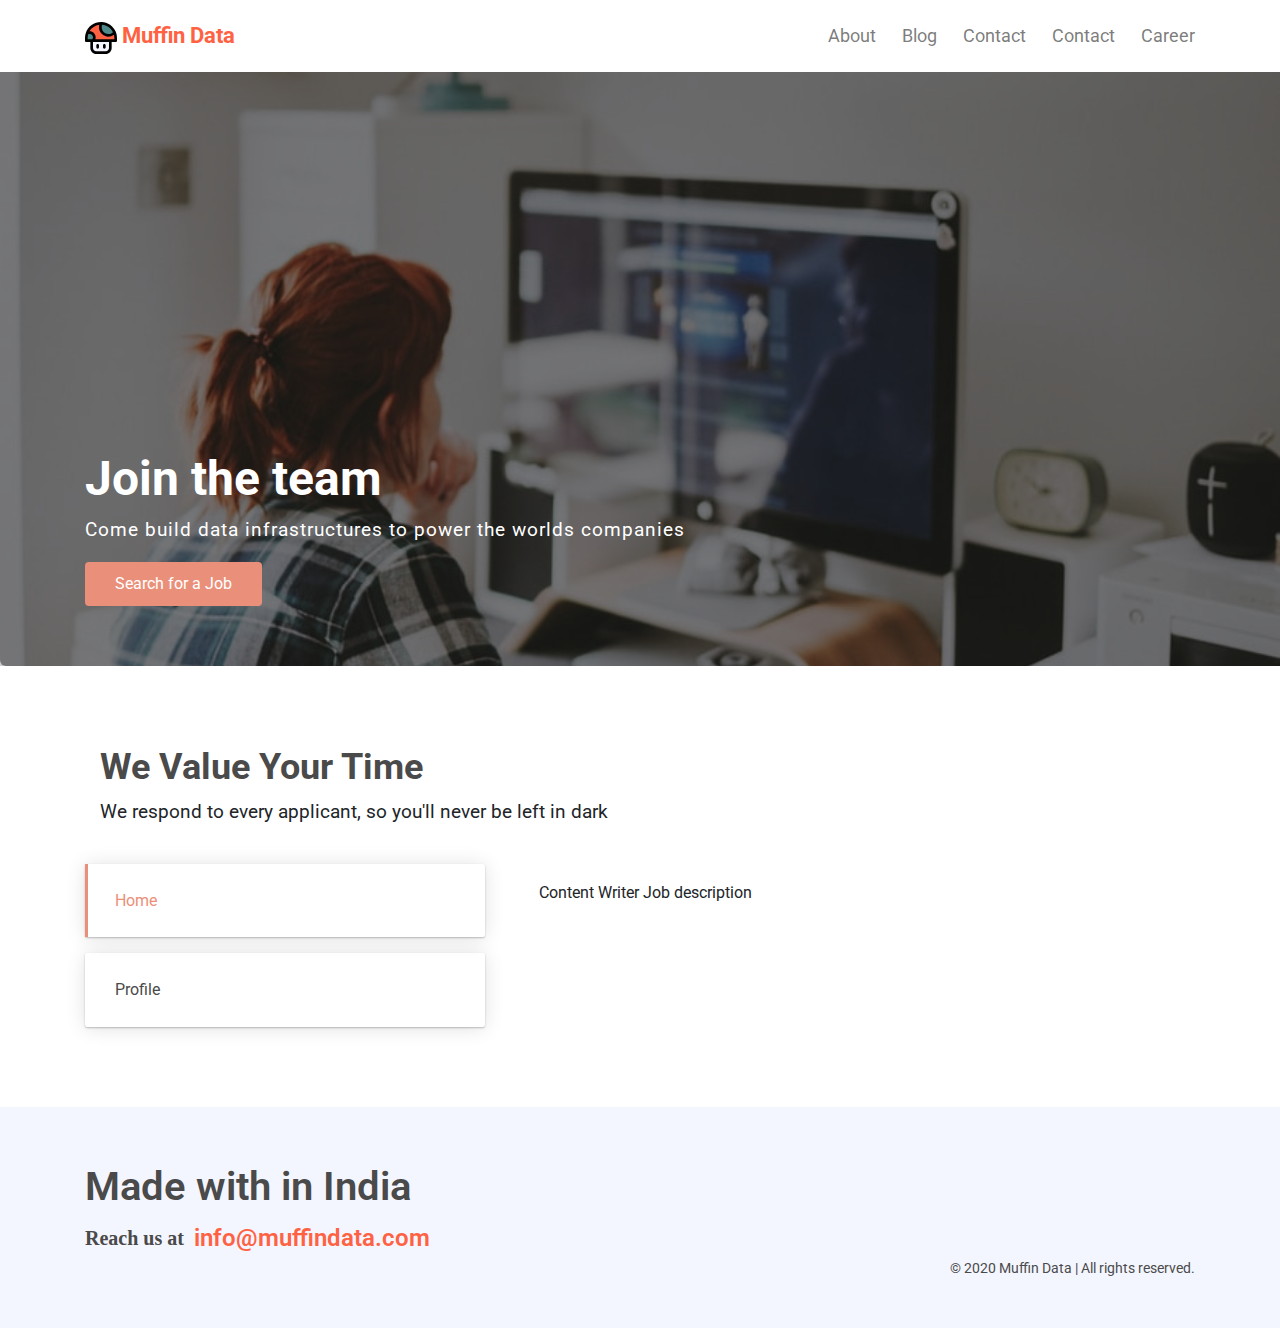
==== career.html @ bf06202e "Career page completed: Content needs to be updated" ====
<!DOCTYPE html>
<html>

<head>
  <!-- Required meta tags-->
  <meta charset="utf-8">
  <meta content="width=device-width,initial-scale=1,maximum-scale=1,minimum-scale=1,user-scalable=no,minimal-ui,viewport-fit=cover" name="viewport">
  <meta content="yes" name="apple-mobile-web-app-capable">
  <!-- Color theme for statusbar -->
  <meta content="#2196f3" name="theme-color">
  <link href="././img/muffindata-logo.svg" rel="icon">
  <!-- Your app title -->
  <title>Muffin Data</title>

  <!-- Font-Awesome Style Link -->
  <link href="https://use.fontawesome.com/releases/v5.2.0/css/all.css" rel="stylesheet" crossorigin="anonymous" integrity="sha384-hWVjflwFxL6sNzntih27bfxkr27PmbbK/iSvJ+a4+0owXq79v+lsFkW54bOGbiDQ">

  <!-- Google Fonts -->
  <link href="https://fonts.googleapis.com/css2?family=Roboto:ital,wght@0,100;0,300;0,400;0,500;0,700;1,700&display=swap" rel="stylesheet">

  <link href="assets/css/vendor.min.css" rel="stylesheet">

  <link href="assets/css/style.min.css" rel="stylesheet">

</head>

<body>
    <!-- Header Imports -->
    <section class="header">

      <div class="container">
        <nav class="navbar navbar-expand-md">
          <a href="#" class="navbar-brand">
            <img src="./img/muffindata-logo.svg" alt="">
            <span>Muffin Data</span>
          </a>
          <div class="toggleMenu">
            <img src="./img/hamburger.svg" class="hamberger-open">
            <img src="./img/hamburger-close.svg" class="hamberger-close">
          </div>
          <div class="collapse navbar-collapse" id="navbarNavDropdown">
            <ul class="ml-auto navbar-nav">
              <li class="nav-item active">
                <a href="#" class="nav-link">About</a>
              </li>
              <li class="nav-item">
                <a href="#" class="nav-link scrollToBlog">Blog</a>
              </li>
              <li class="nav-item">
                <a href="#" class="nav-link scrollToContact">Contact</a>
              </li>
              <li class="nav-item">
                <a href="#" class="nav-link scrollToContact">Contact</a>
              </li>
              <li class="nav-item">
                <a href="#" class="nav-link scrollToContact">Career</a>
              </li>
            </ul>
          </div>
        </nav>
      </div>

    </section>
    <!-- Header Import Ends-->

    <div class="mdData-container">
        <div class="career-banner">
            <img src="./img/career-2.jpeg" alt="" class="career-banner-img">
            <div class="container">
                <div class="row">
                    <div class="col-12 col-lg-8">
                        <div class="career-banner-overlay">
                            <h2 class="career-banner-text">Join the team</h2>
                            <p class="career-banner-desc">Come build data infrastructures to power the worlds companies</p>
                            <button class="btn btn-primary">Search for a Job</button>
                        </div>
                    </div>
                </div>
            </div>
        </div>

        <div class="job-listing-block">
            <div class="container">
                <div class="col-12">
                    <h2 class="listing-header-wrapper">
                        We Value Your Time
                    </h2>
                    <p class="listing-desc">We respond to every applicant, so you'll never be left in dark</p>
                </div>
                <div class="job-list d-md-flex">
                    <div class="nav flex-column nav-pills" id="v-pills-tab" role="tablist" aria-orientation="vertical">
                        <a class="nav-link active" id="v-pills-home-tab" data-toggle="pill" href="#v-pills-home" role="tab" aria-controls="v-pills-home" aria-selected="true">Home</a>
                        <a class="nav-link" id="v-pills-profile-tab" data-toggle="pill" href="#v-pills-profile" role="tab" aria-controls="v-pills-profile" aria-selected="false">Profile</a>
                    </div>
                    <div class="tab-content" id="v-pills-tabContent">
                        <div class="tab-pane fade show active" id="v-pills-home" role="tabpanel" aria-labelledby="v-pills-home-tab">
                            Content Writer Job description
                        </div>
                        <div class="tab-pane fade" id="v-pills-profile" role="tabpanel" aria-labelledby="v-pills-profile-tab">
                            Content Writer Job description 2
                        </div>
                    </div>
                </div>
            </div>
        </div>
    </div>


    <!-- Import Footer -->
    <section class="bggray footer-section targeted-section-contact">
      <div class="container">
        <div class="row no-gutters">
          <div class="col-12">
            <div class="footer-feedback">
              <div class="feedback-header">
                  <span>Made with <i class="fas fa-heart fgorange"></i> in India</span>
              </div>
              <div class="reachOut">
                Reach us at <a href="mailto:info@muffindata.com">info@muffindata.com</a>
              </div>
              <div class="copyright-text">
                © 2020 Muffin Data | All rights reserved.
              </div>
            </div>
          </div>
        </div>
      </div>
    </section>

    <!-- Imported Scripts -->

  <script src="assets/js/vendor.js"></script>

  <script src="assets/js/app.js"></script>

</body>

</html>
---- assets/css/style.min.css ----
body {
    font-family: Lora, serif;
    line-height: 1.6;
}
h1 {
    font-family: Roboto, sans-serif;
    font-weight: 700;
    padding-bottom: 1%;
    color: #4a4a4a;
}
p {
    font-family: Lora, serif;
    font-size: 19px;
}
h3, h5 {
    color: #4a4a4a;
    font-weight: 900;
    text-align: left;
}
.bgblack {
    background-color: #4a4a4a !important;
}
.fgblack {
    color: #4a4a4a !important;
}
.bggray {
    background-color: #f4f6ff !important;
}
.fggray {
    color: #f4f6ff !important;
}
.bgorange {
    background-color: #ff6243 !important;
}
.fgorange {
    color: #ff6243 !important;
}
.bgred {
    background-color: #ea907a !important;
}
.fgred {
    color: #ea907a !important;
}
.bgblue {
    background-color: #4f8a8b !important;
}
.fgblue {
    color: #4f8a8b !important;
}

/* Common Buttons Style */
.btn:focus {
    box-shadow: none;
    outline: none;
    font-weight: 500;
}
.btn:hover {
    cursor: pointer;
}
.btn.btn-primary {
    padding: 10px 30px;
    background-color: #ea907a;
    color: #fff;
    border: none;
    font-family: 'Roboto', sans-serif;
    white-space: nowrap;
}
.btn.btn-primary:hover {
    background-color: #ea907a;
}



body {
    font-family: Lora, serif;
    line-height: 1.6;
    -webkit-font-smoothing: antialiased;
}
h1 {
    font-family: Roboto, sans-serif;
    font-weight: 700;
    color: #4a4a4a;
    font-size: 3rem;
}
@media screen and (max-width: 767px) {
    h1 {
        font-size: 2.5rem;
   }
}
h2 {
    font-size: 2.25rem;
    font-family: Roboto, sans-serif;
    font-weight: 700;
    color: #4a4a4a;
}

@media screen and (max-width: 767px){
    h2 {
        font-size: 2rem;
    }
}

p {
    font-family: Lora, serif;
    font-size: 19px;
}
h3, h5 {
    color: #4a4a4a;
    font-weight: 900;
    text-align: left;
}
h5 {
    font-family: Roboto, sans-serif;
    font-weight: 700;
    color: #4a4a4a;
    font-size: 1.5rem;
}
img {
    width: 100%;
    height: 100%;
    object-fit: cover;
}
.bgWhite {
    background-color: #fff !important;
}
.bgblack {
    background-color: #4a4a4a !important;
}
.fgblack {
    color: #4a4a4a !important;
}
.bggray {
    background-color: rgba(250, 250, 250, .4);
}
.fggray {
    color: #f4f6ff !important;
}
.bgorange {
    background-color: #ff6243 !important;
}
.fgorange {
    color: #ff6243 !important;
}
.bgred {
    background-color: #ea907a !important;
}
.fgred {
    color: #ea907a !important;
}
.bgblue {
    background-color: #4f8a8b !important;
}
.fgblue {
    color: #4f8a8b !important;
}
.header {
    background-color: #fff;
    position: fixed;
    top: 0;
    right: 0;
    left: 0;
    z-index: 1030;
}

.header.active{
    box-shadow: 0 2px 4px 0 rgba(87,71,81,.2);
}

@media screen and (min-width: 1260px) {
    .mdData-container {
        margin-top: 66px;
   }
}
@media screen and (max-width: 767px) {
    .mdData-container {
        margin-top: 70px;
   }
}
.header .navbar {
    padding: 18px 0;
    font-family: Roboto, sans-serif;
}
.header .navbar .navbar-brand img {
    width: 32px;
}
.header .navbar .navbar-brand {
    padding: 0;
    margin: 0;
}
.header .navbar .navbar-brand span {
    color: #ff6243;
    font-family: Roboto, sans-serif;
    font-size: 22px;
    font-weight: 700;
    letter-spacing: normal;
    padding-left: 0px;
}
.navbar-collapse .navbar-nav .nav-link {
    padding: 0;
    color: rgba(102, 102, 102, .85);
    line-height: 1.5;
    font-weight: 400;
    letter-spacing: normal;
    font-size: 18px;
    text-transform: capitalize;
    transition: color 0.3s ease-in;
}
.navbar-collapse .navbar-nav .nav-link:hover {
    color: #4a4a4a;
}
.navbar-collapse .navbar-nav .nav-item {
    margin-right: 26px;
}
.navbar-collapse .navbar-nav .nav-item:last-child {
    margin-right: 0;
}
.about-section-content {
    height: 100%;
    margin: 0 auto;
    display: -ms-flexbox;
    display: flex;
    -ms-flex-direction: column;
    flex-direction: column;
    -ms-flex-pack: center;
    justify-content: center;
    width: 440px;
}
@media only screen and (max-width: 768px) {
    .about-section-content {
        width: 100%;
   }
}
.left-block {
    margin-left: 0;
}
.right-block {
    margin-right: 0;
}
.about-section-content .about-section-header {
    margin-bottom: 24px;
}
.about-section-content .about-section-details {
    font-family: Lora, serif;
    font-size: 19px;
    line-height: 1.7;
    margin-bottom: 24px;
}
.section-navigator {
    font-family: Roboto, serif;
    line-height: 1.5;
    font-size: 18px;
    letter-spacing: 0.4px;
    font-size: 18px;
    margin-bottom: 24px;
    font-weight: 500;
    text-decoration: none;
    color: #1d6ff3;
    text-transform: capitalize;
    transition: color 0.4s ease-in;
    -webkit-font-smoothing: antialiased;
}
.section-navigator:hover {
    color: #4a4a4a;
    text-decoration: none;
}
.img-wrapper {
    max-width: 600px;
    height: 500px;
}
@media screen and (max-width: 767px) {
    .img-wrapper {
        max-width: 100%;
        height: 260px;
        margin-bottom: 30px;
   }
}
.section-wrapper {
    padding: 48px 0 60px 0;
}
@media screen and (max-width: 767px) {
    .section-wrapper {
        padding: 48px 0 24px 0;
   }
}
.blog-listing-wrapper {
    padding: 60px 0;
}
.blog-detail {
    font-size: 16px;
    line-height: 1.5;
    letter-spacing: 0.5;
    margin-bottom: 0;
}
.blog-listing-wrapper .blog-listing {
    list-style: none;
    padding-left: 0;
}
.blog-listing .blog-list .blog-list-element {
    position: relative;
}
.blog-listing .blog-list {
    margin-bottom: 180px;
}
@media screen and (max-width: 767px) {
    .blog-listing .blog-list {
        margin-bottom: 240px;
   }
}
.blog-listing .blog-list:last-child {
    margin-bottom: 80px;
}
@media screen and (max-width: 767px) {
    .blog-listing .blog-list:last-child {
        margin-bottom: 180px;
   }
}
.blog-listing .blog-list .blog-list-element .blog-list-img {
    width: 300px;
    height: 200px;
}
@media screen and (max-width: 767px) {
    .blog-listing .blog-list .blog-list-element .blog-list-img {
        width: 100%;
   }
}
.blog-listing .blog-list .blog-list-element .blog-details {
    background-color: rgba(255, 255, 255, .95);
    padding: 28px 20px;
    position: absolute;
    top: 130px;
    left: 70px;
    width: calc(100% - 70px);
    min-height: 150px;
    box-shadow: 0 6px 20px 3px rgba(10, 20, 20, .023);
    transition: all 0.3s ease-in;
    border-radius: 4px;
}
@media screen and (max-width: 767px) {
    .blog-listing .blog-list .blog-list-element .blog-details {
        left: 10px;
        width: calc(100% - 20px);
   }
}
.blog-listing .blog-list .blog-list-element .blog-details:hover {
    -ms-transform: translateY(-8px);
    transform: translateY(-8px);
    cursor: pointer;
}
.footer-section {
    padding: 3rem 0;
}
.feedback-header {
    display: flex;
    align-items: center;
}

@media screen and (max-width: 767px){
    .feedback-header {
        justify-content: center;
    }
}

.footer-feedback img {
    height: 30px;
    width: 30px;
    margin: 0 16px;
}
.footer-feedback span {
    color: #4a4a4a;
    font-weight: 600;
    font-size: 2.5rem;
    font-family: Roboto, sans-serif;
}
@media screen and (max-width: 767px){
    .footer-feedback span {
        font-size: 2rem;
        text-align: center;
    }
}

.reachOut {
    display: -ms-flexbox;
    display: flex;
    -ms-flex-align: center;
    align-items: center;
    color: #4a4a4a;
    font-weight: 600;
    font-size: 1.25rem;
}
@media screen and (max-width: 767px){
    .reachOut {
        text-align: center;
        flex-direction: column;
        margin-top: 24px;
    }
}

.reachOut a {
    color: #ff6243;
    font-family: Roboto, sans-serif;
    font-size: 1.5rem;
    font-weight: 600;
    padding-left: 10px;
}
@media screen and (max-width: 1024px) {
    .container {
        width: 100%;
   }
}
@media screen and (max-width: 992px) {
    .container {
        max-width: inherit;
   }
}
@media screen and (max-width: 767px) {
    .col-12 {
        max-width: 100% !important;
        -ms-flex: 0 0 100% !important;
        flex: 0 0 100% !important;
   }
}
@media screen and (max-width: 767px) {
    .navbar-collapse {
        position: fixed;
        top: -400px;
        transition: all 0.4s cubic-bezier(0.6, -0.28, 0.735, 0.045);
        background: #fff;
        right: 0;
        left: 0;
        bottom: 0;
   }
    .navbar-collapse .navbar-nav {
        padding: 30px 16px;
   }
    .navbar-collapse .navbar-nav .nav-item {
        padding-bottom: 18px;
   }
    .navbar-collapse .navbar-nav .nav-item .nav-link {
        font-size: 24px;
   }
    .navbar-collapse.show {
        top: 70px;
        z-index: 2;
   }
}
@media screen and (min-width: 768px) {
    .toggleMenu {
        display: none;
   }
}
.toggleMenu .hamberger-open {
    display: block;
}
.toggleMenu .hamberger-close {
    display: none;
}
.toggleMenu.active .hamberger-open {
    display: none;
}
.toggleMenu.active .hamberger-close {
    display: block;
}
.hamberger-close, .hamberger-open {
    width: 30px;
    height: 30px;
    position: absolute;
    top: 22px;
    right: 0;
}
.copyright-text {
    font-family: 'Roboto', sans-serif;
    color: #4a4a4a;
    text-align: right;
    font-size: 14px;
    -webkit-font-smoothing: antialiased;
    -moz-osx-font-smoothing: grayscale;
    text-rendering: optimizeLegibility;
}

@media screen and (max-width: 767px){
    .copyright-text {
        text-align: center;
        margin-top: 30px;
    }
}

.blog-header {
    color: #4a4a4a;
    font-size: 2rem;
    text-align: left;
    font-weight: 700;
    font-family: 'Roboto', sans-serif;
    margin-bottom: 24px;
}

.career-banner{
    height: 600px;
    width: 100%;
    position: relative;
}

@media screen and (max-width: 767px){
    .career-banner{
        height: 400px;
    }
}

.career-banner-img{
    position: relative;
}
.career-banner:after{
    content: "";
    position: absolute;
    left: 0;
    right: 0;
    top: 0;
    bottom: 0;
    background-color: rgba(30,30,30,.5);
    border-radius: 6px;
    z-index: 1;
}

.career-banner-overlay{
    position: absolute;
    bottom: 60px;
    z-index: 2;
}

.career-banner-overlay .career-banner-text{
    color: #fff;
    font-size: 3rem;
}
.career-banner-overlay .career-banner-desc{
    color: #fff;
    font-size: 1.2rem;
    font-weight: 400;
    font-family: 'Roboto', sans-serif;
    letter-spacing: 1px;
}


.job-list{
    width: 100%;
    margin-top: 36px;
}

.job-list .nav-pills{
    width: 400px;
    margin-right: 30px;
}

@media screen and (max-width: 767px){
    .job-list .nav-pills{
        width: 100%;
    }
}

.nav-pills .nav-link.active{
    background-color: #fff;
    position: relative;
    color: #ea907a;
}
.nav-pills .nav-link.active:before{
   content: "";
   position: absolute;
   background-color: #ea907a;
   left: 0;
   top: 0;
   height: 100%;
   width: 3px;
}
.nav-pills .nav-link{
    background-color: #fff;
    color: #4a4a4a;
    border-radius: 2px;
    font-size: 1rem;
    font-weight: 400;
    font-family: 'Roboto', sans-serif;
    box-shadow: 0 1px 20px rgba(10, 10, 10, 0.12), 0 1px 2px rgba(0, 0, 0, 0.24);
    margin-bottom: 16px;
    padding: 24px 30px;
    transition: all 0.3s ease-in;
}

.nav-pills .nav-link:last-child{
    margin-bottom: 0;
}

#v-pills-tabContent{
    width: calc(100% - 430px);
    font-weight: 400;
    font-family: 'Roboto', sans-serif;
}

@media screen and (max-width: 767px){
    #v-pills-tabContent{
        width: 100%;
        margin-top: 36px;
    }
}


#v-pills-tabContent .tab-pane{
    padding: 16px 24px;
    height: 100%;
}

.job-listing-block{
    margin: 80px 0;
}
@media screen and (max-width: 767px){
    .job-listing-block{
        margin: 56px 0;
    }
}

.listing-desc{
    font-weight: 400;
    font-family: 'Roboto', sans-serif;
}
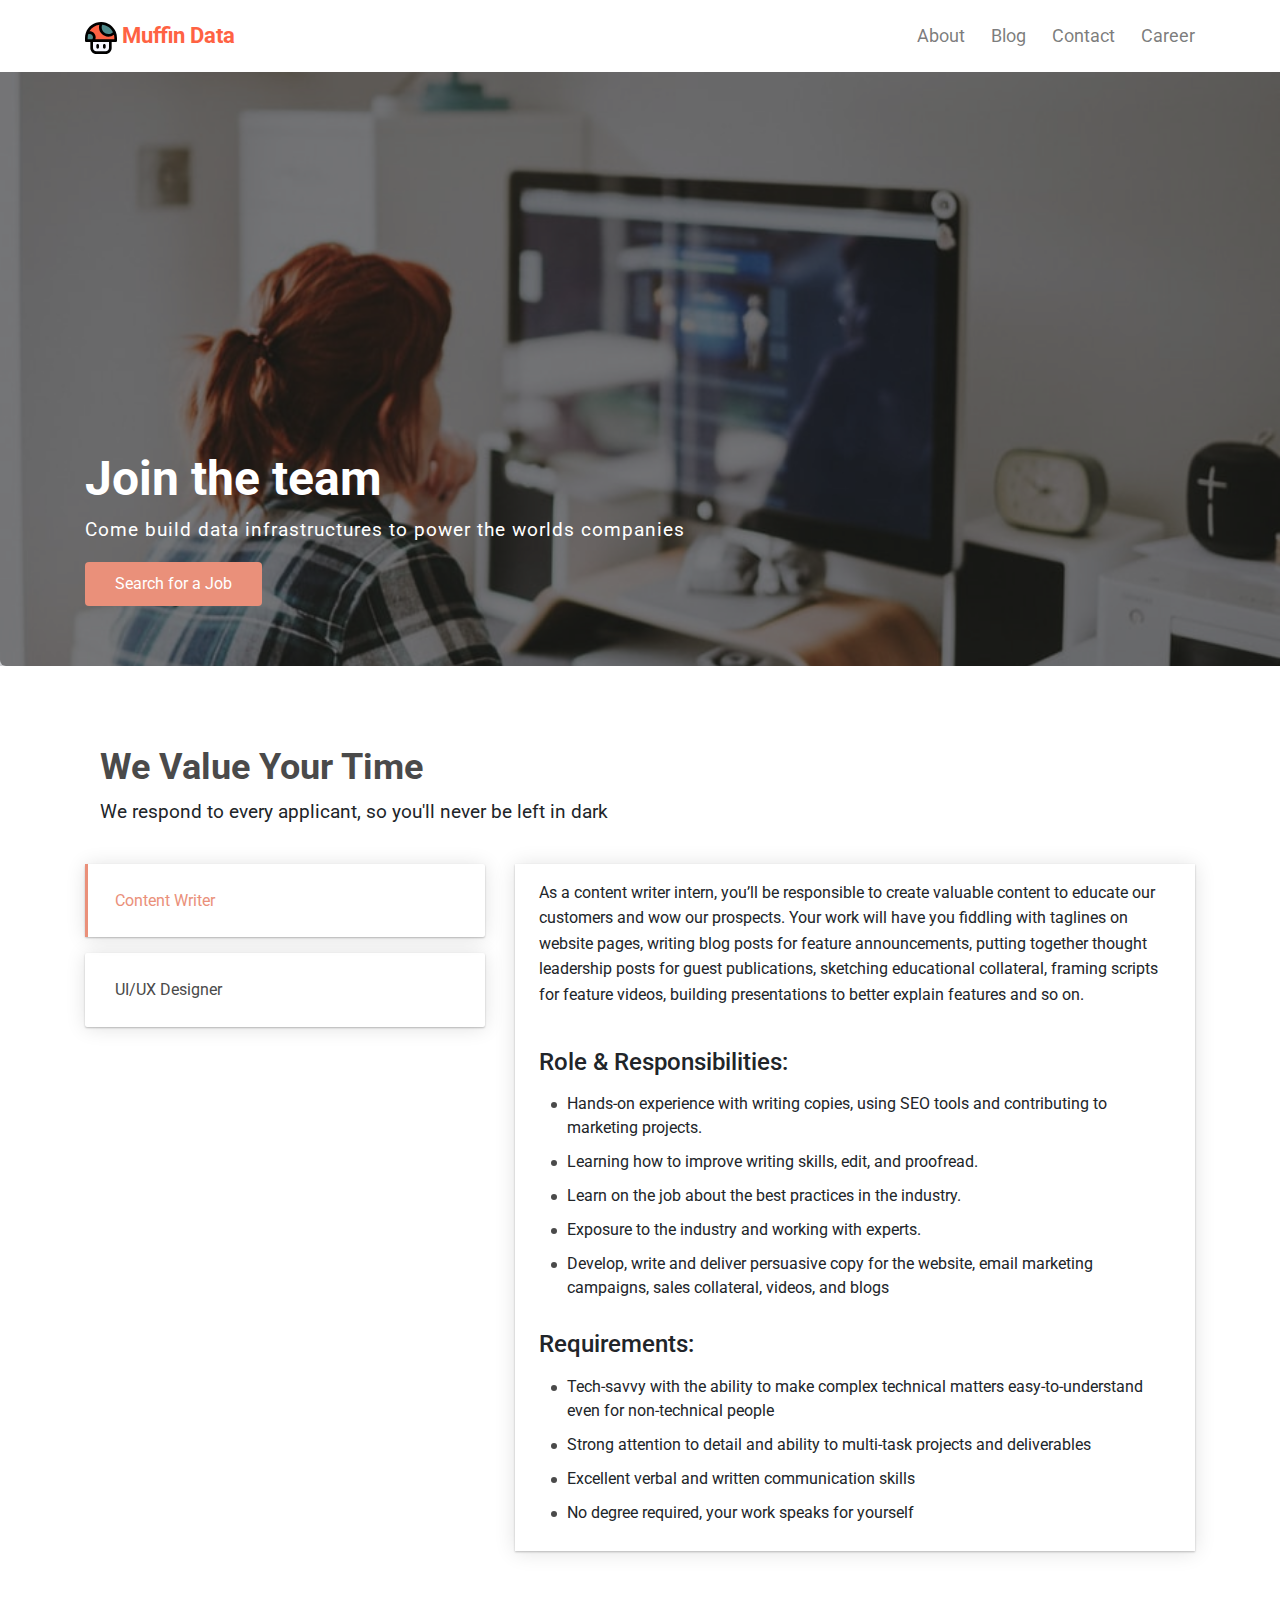
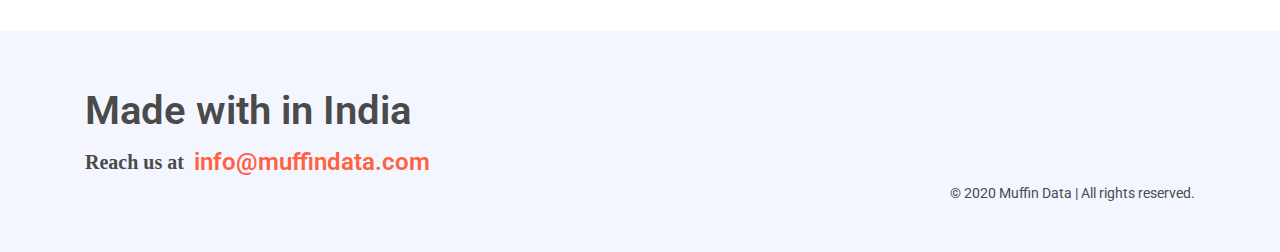
==== commit 6d097932: "Job title and description content added" ====
--- a/career.html
+++ b/career.html
@@ -30,7 +30,7 @@
 
       <div class="container">
         <nav class="navbar navbar-expand-md">
-          <a href="#" class="navbar-brand">
+          <a href="index.html" class="navbar-brand">
             <img src="./img/muffindata-logo.svg" alt="">
             <span>Muffin Data</span>
           </a>
@@ -41,19 +41,16 @@
           <div class="collapse navbar-collapse" id="navbarNavDropdown">
             <ul class="ml-auto navbar-nav">
               <li class="nav-item active">
-                <a href="#" class="nav-link">About</a>
+                <a href="index.html" class="nav-link">About</a>
               </li>
               <li class="nav-item">
-                <a href="#" class="nav-link scrollToBlog">Blog</a>
+                <a href="index.html" class="nav-link scrollToBlog">Blog</a>
               </li>
               <li class="nav-item">
-                <a href="#" class="nav-link scrollToContact">Contact</a>
+                <a href="javascript:void(0)" class="nav-link scrollToContact">Contact</a>
               </li>
               <li class="nav-item">
-                <a href="#" class="nav-link scrollToContact">Contact</a>
-              </li>
-              <li class="nav-item">
-                <a href="#" class="nav-link scrollToContact">Career</a>
+                <a href="javascript:void(0)" class="nav-link">Career</a>
               </li>
             </ul>
           </div>
@@ -72,14 +69,14 @@
                         <div class="career-banner-overlay">
                             <h2 class="career-banner-text">Join the team</h2>
                             <p class="career-banner-desc">Come build data infrastructures to power the worlds companies</p>
-                            <button class="btn btn-primary">Search for a Job</button>
+                            <button class="btn btn-primary scrollToJobSearch">Search for a Job</button>
                         </div>
                     </div>
                 </div>
             </div>
         </div>
 
-        <div class="job-listing-block">
+        <div class="job-listing-block targeted-section-jobSearch">
             <div class="container">
                 <div class="col-12">
                     <h2 class="listing-header-wrapper">
@@ -88,18 +85,75 @@
                     <p class="listing-desc">We respond to every applicant, so you'll never be left in dark</p>
                 </div>
                 <div class="job-list d-md-flex">
+
                     <div class="nav flex-column nav-pills" id="v-pills-tab" role="tablist" aria-orientation="vertical">
-                        <a class="nav-link active" id="v-pills-home-tab" data-toggle="pill" href="#v-pills-home" role="tab" aria-controls="v-pills-home" aria-selected="true">Home</a>
-                        <a class="nav-link" id="v-pills-profile-tab" data-toggle="pill" href="#v-pills-profile" role="tab" aria-controls="v-pills-profile" aria-selected="false">Profile</a>
+                        <a class="nav-link active" id="v-pills-home-tab" data-toggle="pill" href="#v-pills-home" role="tab" aria-controls="v-pills-home" aria-selected="true">
+                            Content Writer
+                        </a>
+                        <a class="nav-link" id="v-pills-profile-tab" data-toggle="pill" href="#v-pills-profile" role="tab" aria-controls="v-pills-profile" aria-selected="false">
+                            UI/UX Designer
+                        </a>
                     </div>
+
                     <div class="tab-content" id="v-pills-tabContent">
                         <div class="tab-pane fade show active" id="v-pills-home" role="tabpanel" aria-labelledby="v-pills-home-tab">
-                            Content Writer Job description
+                            <div class="job-description-wrapper">
+                                <div class="job-description">As a content writer intern, you’ll be responsible to create valuable content to educate 
+                                    our customers and wow our prospects. Your work will have you fiddling with taglines on 
+                                    website pages, writing blog posts for feature announcements, putting together thought 
+                                    leadership posts for guest publications, sketching educational collateral, framing scripts for 
+                                    feature videos, building presentations to better explain features and so on.
+                                </div>
+                                <div class="job-role">
+                                    <h4>Role & Responsibilities:</h4>
+                                    <ul>
+                                        <li>Hands-on experience with writing copies, using SEO tools and contributing to marketing projects.</li>
+                                        <li>Learning how to improve writing skills, edit, and proofread.</li>
+                                        <li>Learn on the job about the best practices in the industry.</li>
+                                        <li>Exposure to the industry and working with experts.</li>
+                                        <li>Develop, write and deliver persuasive copy for the website, email marketing campaigns, sales collateral, videos, and blogs</li>
+                                    </ul>
+                                </div>
+                                <div class="job-requirement">
+                                    <h4>Requirements:</h4>
+                                    <ul>
+                                        <li>Tech-savvy with the ability to make complex technical matters easy-to-understand even for non-technical people</li>
+                                        <li>Strong attention to detail and ability to multi-task projects and deliverables</li>
+                                        <li>Excellent verbal and written communication skills</li>
+                                        <li>No degree required, your work speaks for yourself</li>
+                                    </ul>
+                                </div>
+                            </div>
                         </div>
                         <div class="tab-pane fade" id="v-pills-profile" role="tabpanel" aria-labelledby="v-pills-profile-tab">
-                            Content Writer Job description 2
+                            <div class="job-description-wrapper">
+                                <div class="job-description">We are looking for a UI/UX Designer to turn our software into easy-to-use products for our clients, 
+                                    you’ll have to create both functional and appealing features that address our clients’
+                                     needs and help us grow our customer base.
+                                </div>
+                                <div class="job-role">
+                                    <h4>Role & Responsibilities:</h4>
+                                    <ul>
+                                        <li>Gather and evaluate user requirements in collaboration with product managers and engineers.</li>
+                                        <li>Illustrate design ideas using storyboards, process flows and sitemaps</li>
+                                        <li>Design GUI elements, like menus, tabs, widgets, page navigation buttons and search fields adhering to style standards.</li>
+                                        <li>Develop UI mockups and prototypes that clearly illustrate how sites function and look like.</li>
+                                        <li>Prepare and present rough drafts to internal teams and key stakeholders</li>
+                                    </ul>
+                                </div>
+                                <div class="job-requirement">
+                                    <h4>Requirements:</h4>
+                                    <ul>
+                                        <li>Proven work experience as a UI/UX Designer or similar role</li>
+                                        <li>Knowledge of wireframe tools (e.g. Wireframe.cc and InVision)</li>
+                                        <li>Up-to-date knowledge of design software like Adobe Illustrator and Photoshop</li>
+                                        <li>Team spirit, strong communication skills to collaborate with various stakeholders</li>
+                                    </ul>
+                                </div>
+                            </div>
                         </div>
                     </div>
+
                 </div>
             </div>
         </div>
--- a/assets/css/style.min.css
+++ b/assets/css/style.min.css
@@ -603,6 +603,7 @@
 #v-pills-tabContent .tab-pane{
     padding: 16px 24px;
     height: 100%;
+    box-shadow: 0 1px 20px rgba(10, 10, 10, 0.12), 0 1px 2px rgba(0, 0, 0, 0.24);
 }
 
 .job-listing-block{
@@ -617,4 +618,42 @@
 .listing-desc{
     font-weight: 400;
     font-family: 'Roboto', sans-serif;
-}+}
+
+
+
+.job-description{
+    padding-bottom: 20px;
+}
+
+.job-role, .job-requirement{
+    padding-top: 20px;
+}
+
+.job-role h4, .job-requirement h4{
+    padding-bottom: 16px;
+    margin-bottom: 0;
+} 
+
+.job-description-wrapper ul{
+    padding-left: 28px;
+    margin-bottom: 0;
+}
+
+.job-description-wrapper ul li{
+    padding-bottom: 10px;
+    list-style: none;
+    line-height: 1.5;
+    position: relative;
+}
+
+.job-description-wrapper ul li:before{
+    content: "";
+    position: absolute;
+    left: -16px;
+    top: 10px;
+    background-color: #4a4a4a;
+    width: 6px;
+    height: 6px;
+    border-radius: 50%;
+}
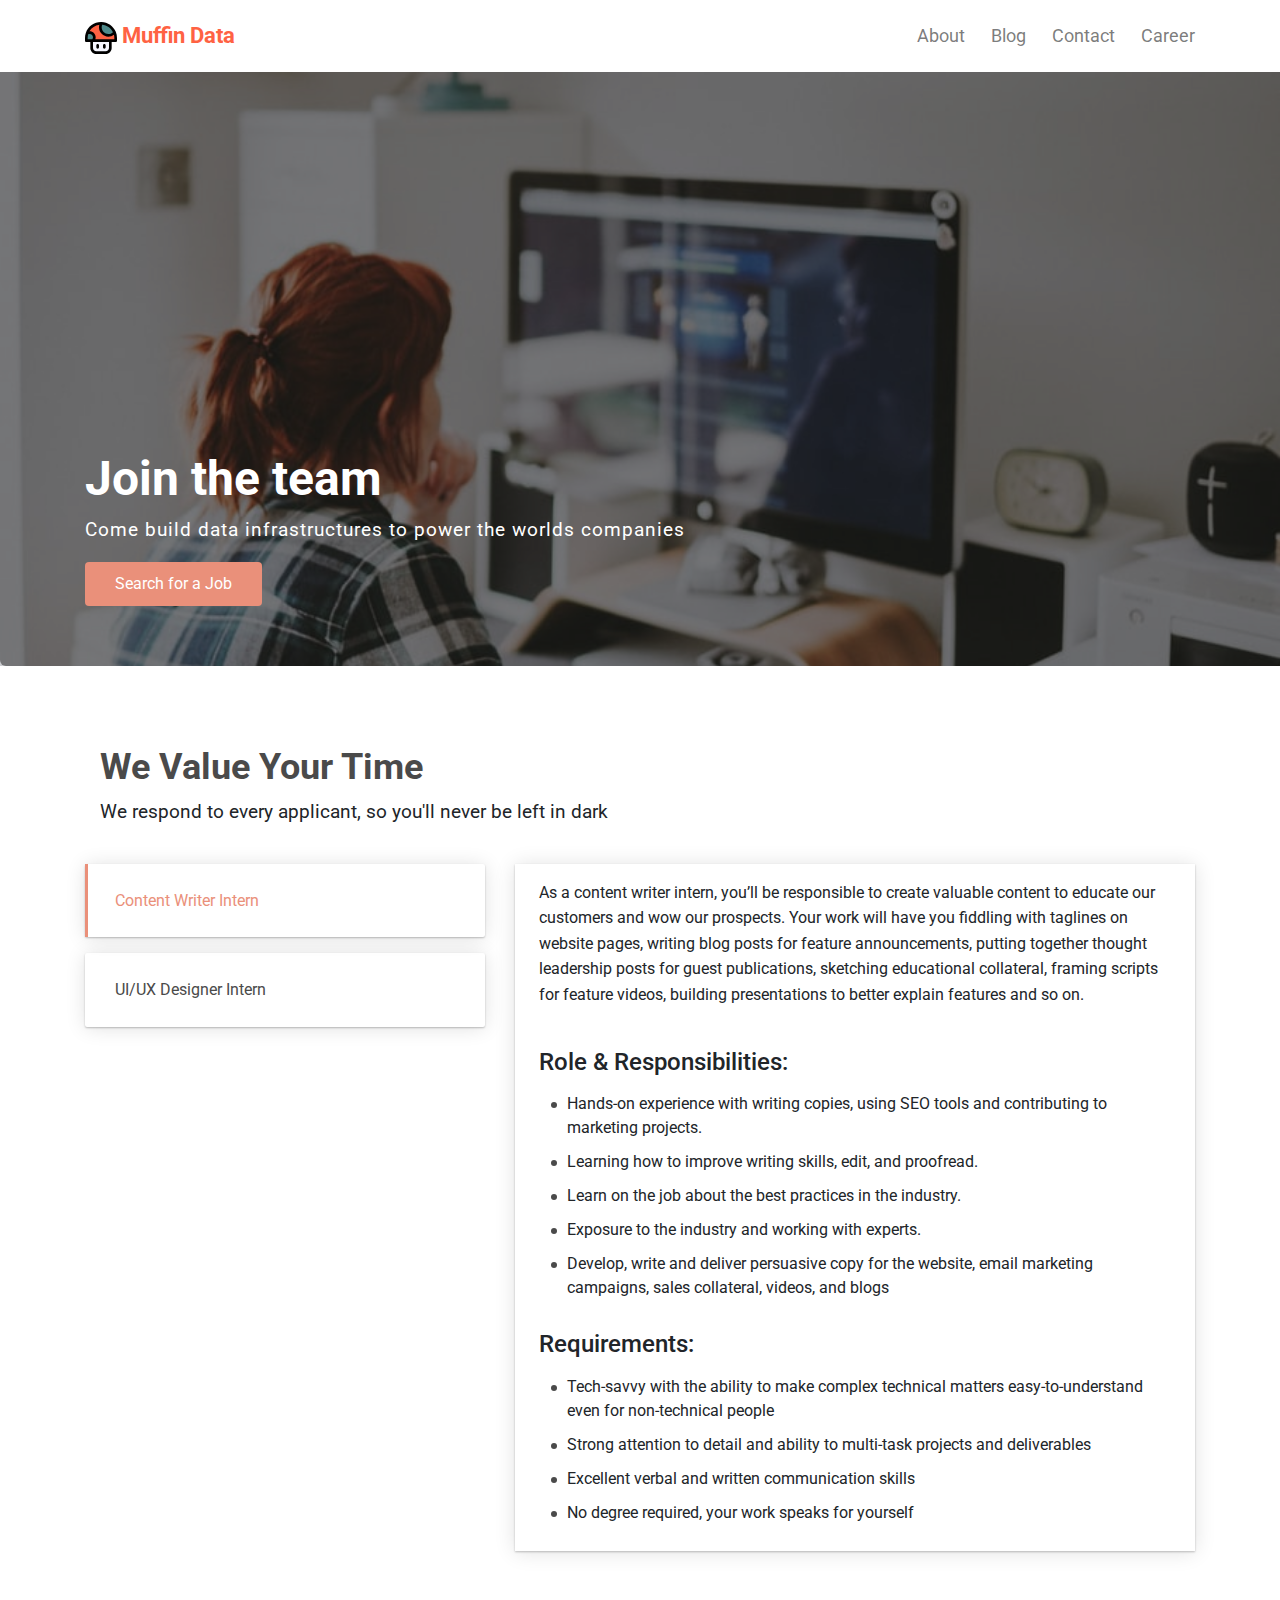
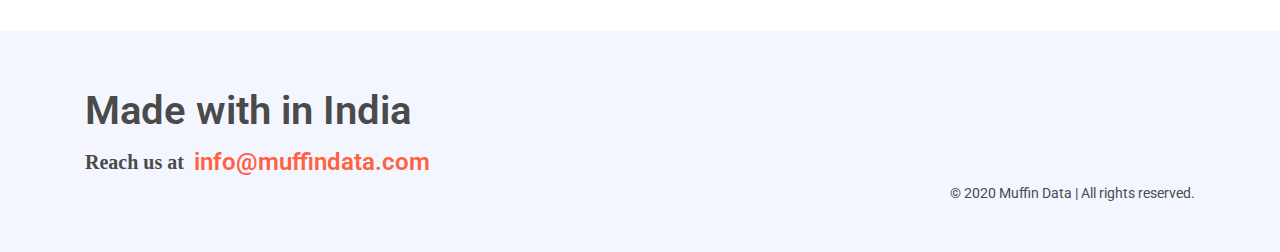
==== commit bbbbc47c: "minor text changes" ====
--- a/career.html
+++ b/career.html
@@ -88,10 +88,10 @@
 
                     <div class="nav flex-column nav-pills" id="v-pills-tab" role="tablist" aria-orientation="vertical">
                         <a class="nav-link active" id="v-pills-home-tab" data-toggle="pill" href="#v-pills-home" role="tab" aria-controls="v-pills-home" aria-selected="true">
-                            Content Writer
+                            Content Writer Intern
                         </a>
                         <a class="nav-link" id="v-pills-profile-tab" data-toggle="pill" href="#v-pills-profile" role="tab" aria-controls="v-pills-profile" aria-selected="false">
-                            UI/UX Designer
+                            UI/UX Designer Intern
                         </a>
                     </div>
 
@@ -148,6 +148,7 @@
                                         <li>Knowledge of wireframe tools (e.g. Wireframe.cc and InVision)</li>
                                         <li>Up-to-date knowledge of design software like Adobe Illustrator and Photoshop</li>
                                         <li>Team spirit, strong communication skills to collaborate with various stakeholders</li>
+                                        <li>No degree required, your work speaks for yourself</li>
                                     </ul>
                                 </div>
                             </div>
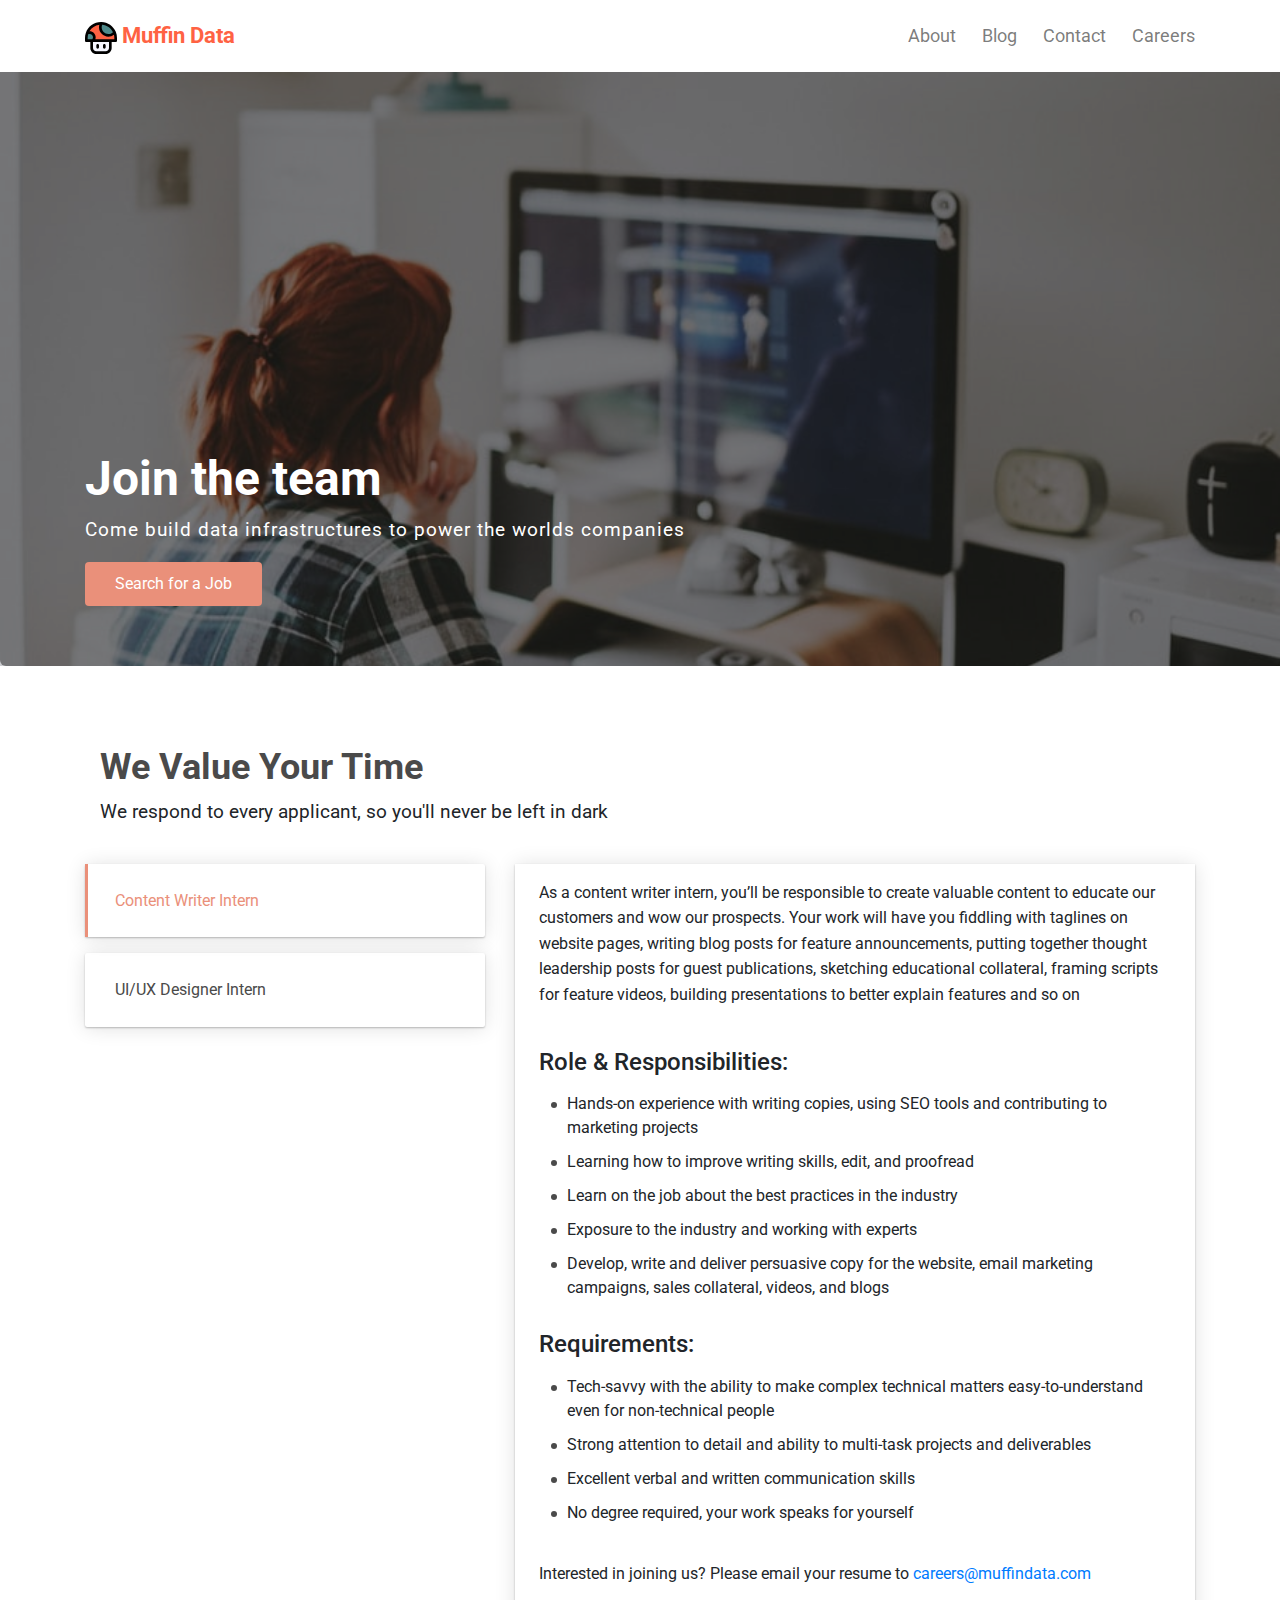
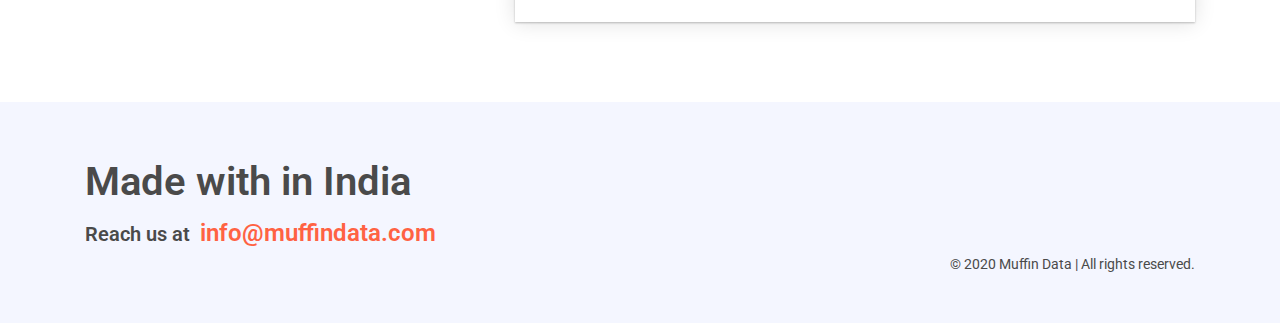
==== commit cbfa8d67: "add deter image" ====
--- a/career.html
+++ b/career.html
@@ -50,7 +50,7 @@
                 <a href="javascript:void(0)" class="nav-link scrollToContact">Contact</a>
               </li>
               <li class="nav-item">
-                <a href="javascript:void(0)" class="nav-link">Career</a>
+                <a href="javascript:void(0)" class="nav-link">Careers</a>
               </li>
             </ul>
           </div>
@@ -102,15 +102,15 @@
                                     our customers and wow our prospects. Your work will have you fiddling with taglines on 
                                     website pages, writing blog posts for feature announcements, putting together thought 
                                     leadership posts for guest publications, sketching educational collateral, framing scripts for 
-                                    feature videos, building presentations to better explain features and so on.
+                                    feature videos, building presentations to better explain features and so on
                                 </div>
                                 <div class="job-role">
                                     <h4>Role & Responsibilities:</h4>
                                     <ul>
-                                        <li>Hands-on experience with writing copies, using SEO tools and contributing to marketing projects.</li>
-                                        <li>Learning how to improve writing skills, edit, and proofread.</li>
-                                        <li>Learn on the job about the best practices in the industry.</li>
-                                        <li>Exposure to the industry and working with experts.</li>
+                                        <li>Hands-on experience with writing copies, using SEO tools and contributing to marketing projects</li>
+                                        <li>Learning how to improve writing skills, edit, and proofread</li>
+                                        <li>Learn on the job about the best practices in the industry</li>
+                                        <li>Exposure to the industry and working with experts</li>
                                         <li>Develop, write and deliver persuasive copy for the website, email marketing campaigns, sales collateral, videos, and blogs</li>
                                     </ul>
                                 </div>
@@ -122,6 +122,10 @@
                                         <li>Excellent verbal and written communication skills</li>
                                         <li>No degree required, your work speaks for yourself</li>
                                     </ul>
+                                </div>
+                                <div class="job-description">
+                                    <br>
+                                    Interested in joining us? Please email your resume to <a href="mailto:careers@muffindata.com">careers@muffindata.com</a>
                                 </div>
                             </div>
                         </div>
@@ -129,7 +133,7 @@
                             <div class="job-description-wrapper">
                                 <div class="job-description">We are looking for a UI/UX Designer to turn our software into easy-to-use products for our clients, 
                                     you’ll have to create both functional and appealing features that address our clients’
-                                     needs and help us grow our customer base.
+                                     needs and help us grow our customer base
                                 </div>
                                 <div class="job-role">
                                     <h4>Role & Responsibilities:</h4>
@@ -150,6 +154,10 @@
                                         <li>Team spirit, strong communication skills to collaborate with various stakeholders</li>
                                         <li>No degree required, your work speaks for yourself</li>
                                     </ul>
+                                </div>
+                                <div class="job-description">
+                                    <br>
+                                    Interested in joining us? Please email your resume to <a href="mailto:careers@muffindata.com">careers@muffindata.com</a>
                                 </div>
                             </div>
                         </div>
--- a/assets/css/style.min.css
+++ b/assets/css/style.min.css
@@ -1,5 +1,5 @@
 body {
-    font-family: Lora, serif;
+    font-family: Roboto, serif;
     line-height: 1.6;
 }
 h1 {
@@ -9,7 +9,7 @@
     color: #4a4a4a;
 }
 p {
-    font-family: Lora, serif;
+    font-family: Roboto, serif;
     font-size: 19px;
 }
 h3, h5 {
@@ -72,7 +72,7 @@
 
 
 body {
-    font-family: Lora, serif;
+    font-family: Roboto, serif;
     line-height: 1.6;
     -webkit-font-smoothing: antialiased;
 }
@@ -101,7 +101,7 @@
 }
 
 p {
-    font-family: Lora, serif;
+    font-family: Roboto, serif;
     font-size: 19px;
 }
 h3, h5 {
@@ -240,7 +240,7 @@
     margin-bottom: 24px;
 }
 .about-section-content .about-section-details {
-    font-family: Lora, serif;
+    font-family: Roboto, serif;
     font-size: 19px;
     line-height: 1.7;
     margin-bottom: 24px;
